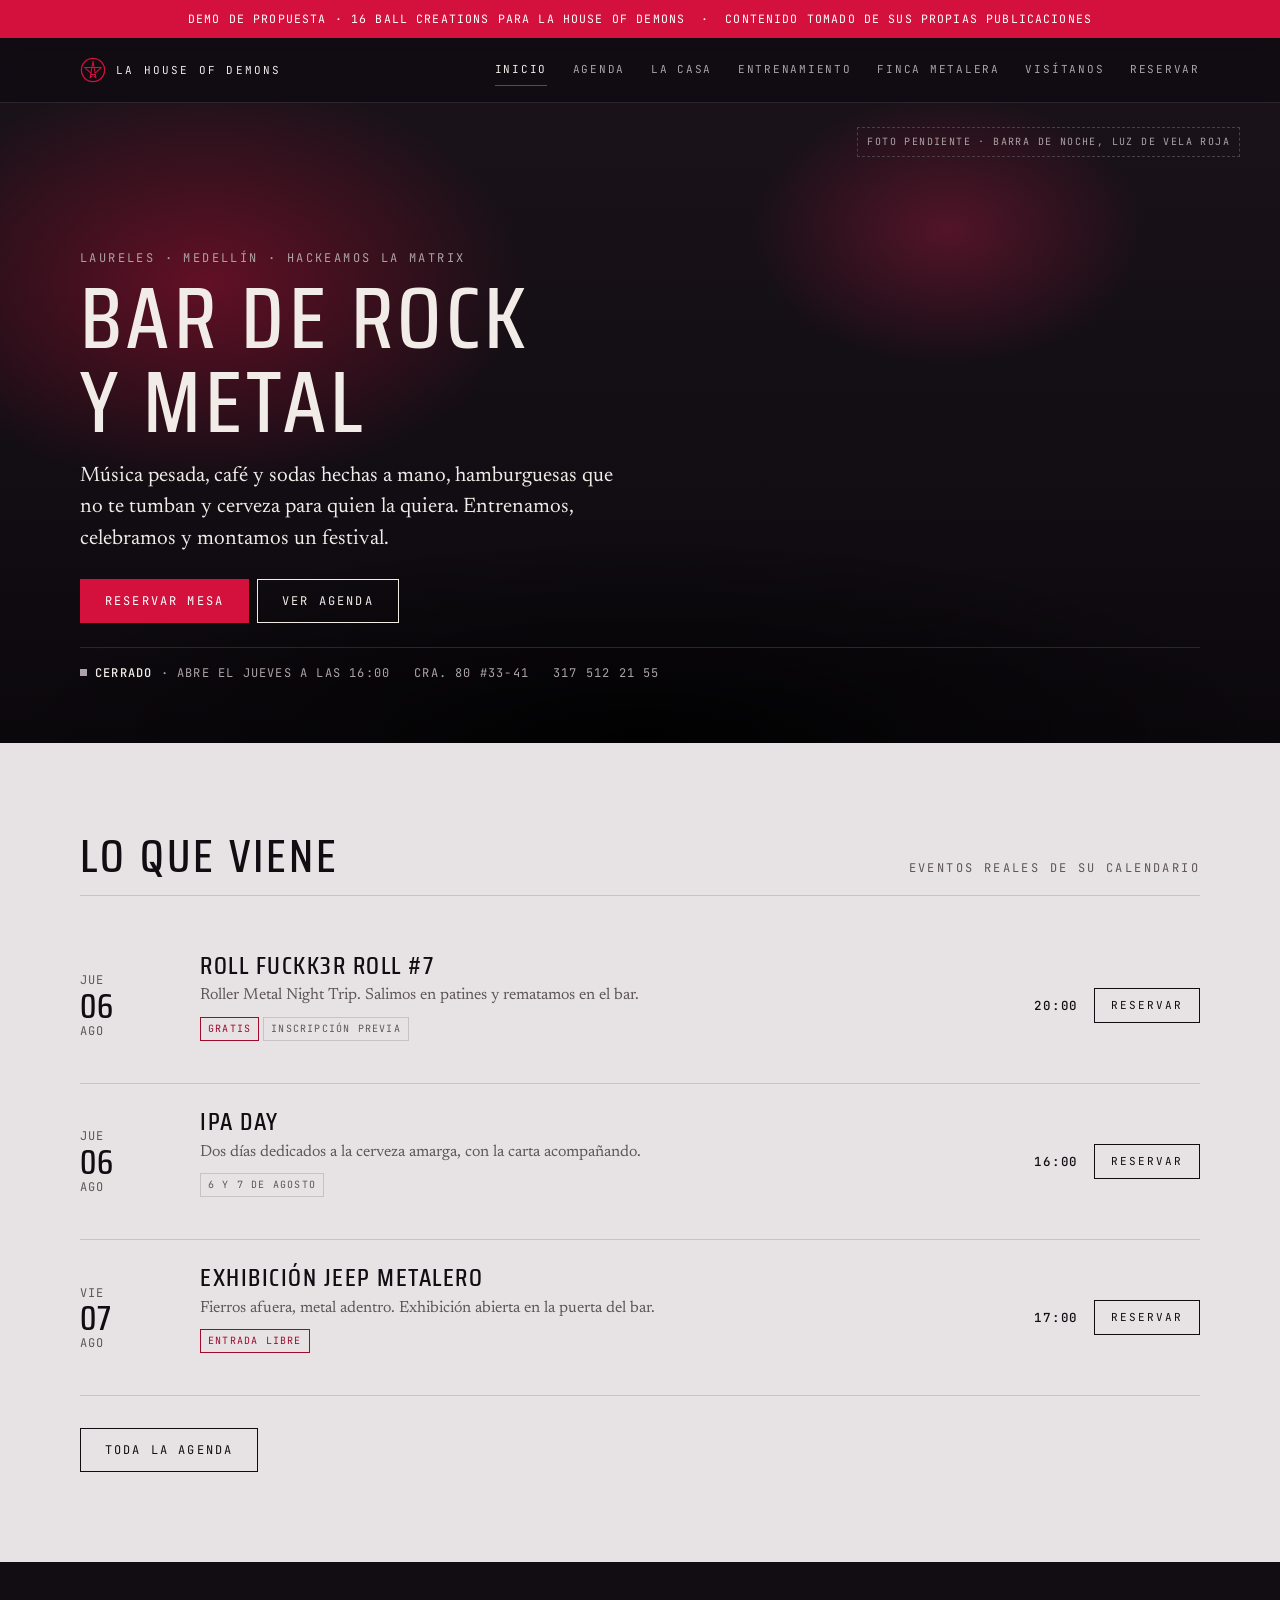
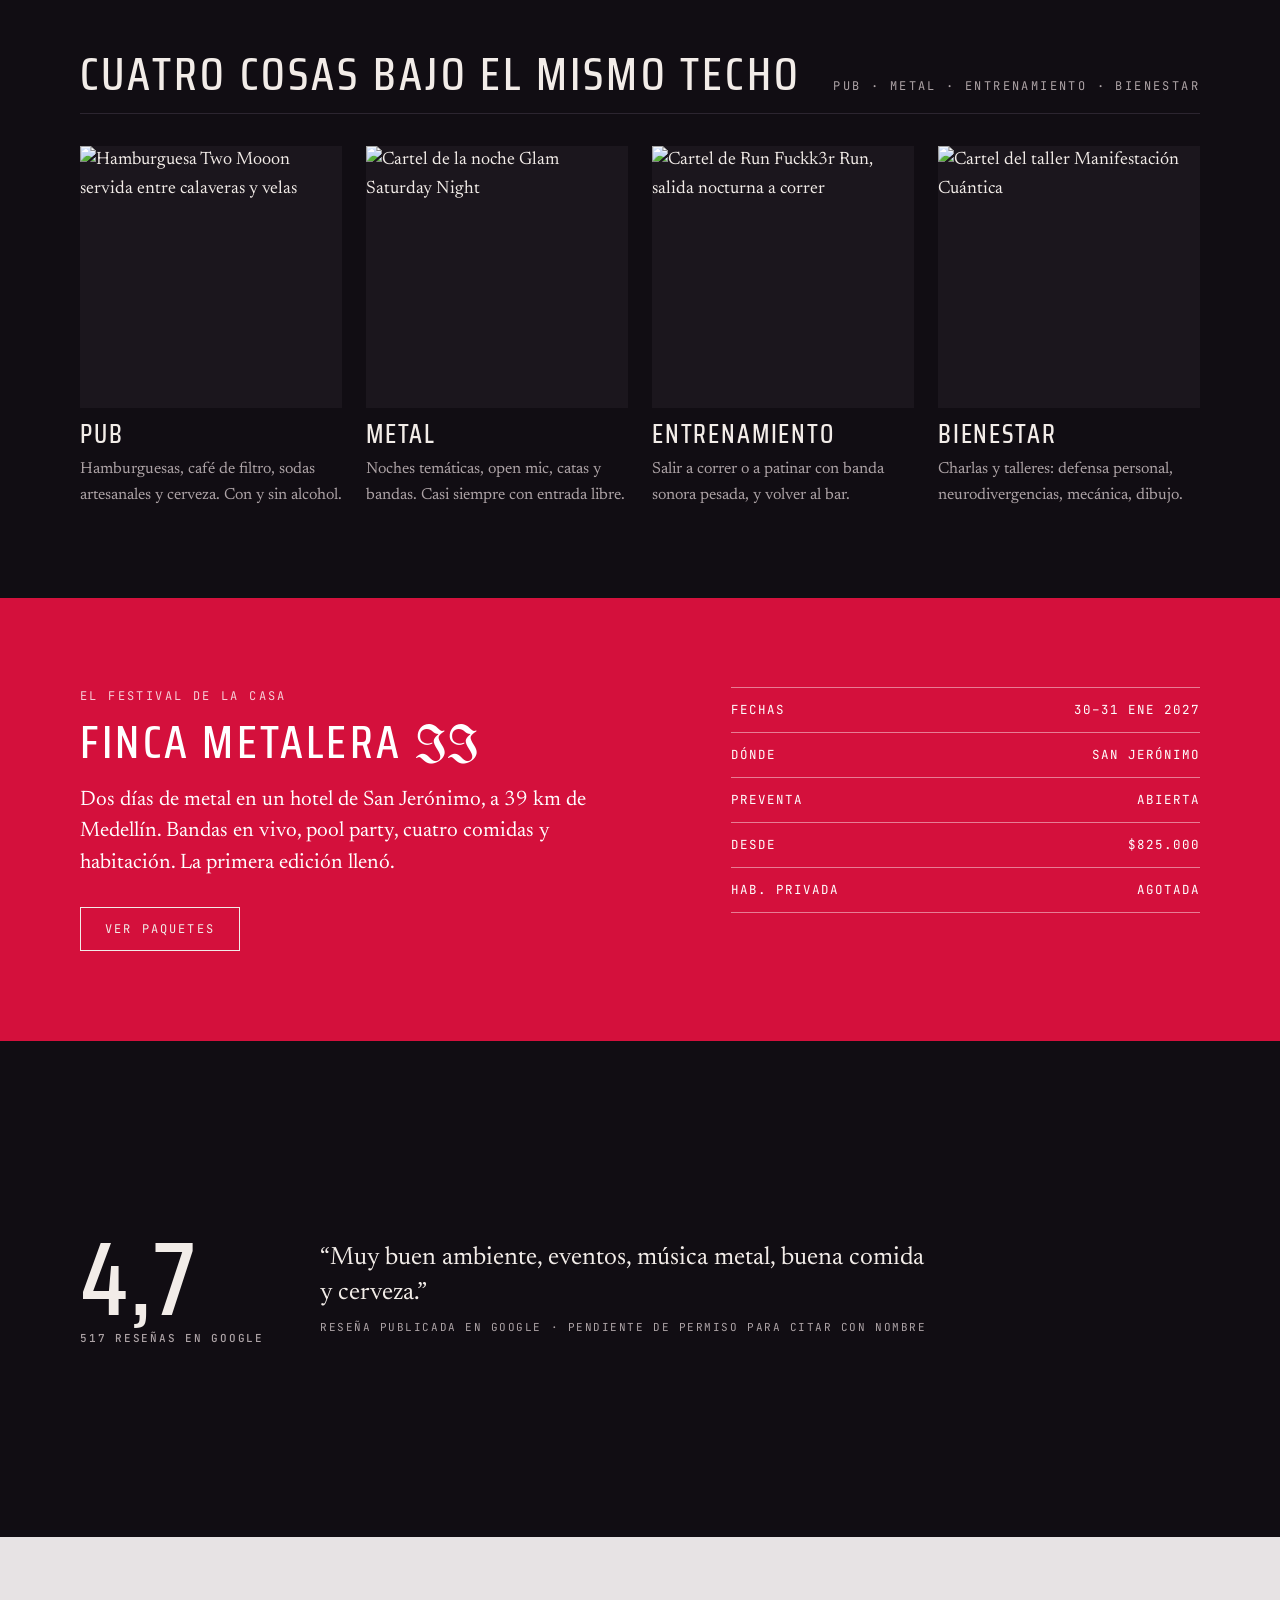
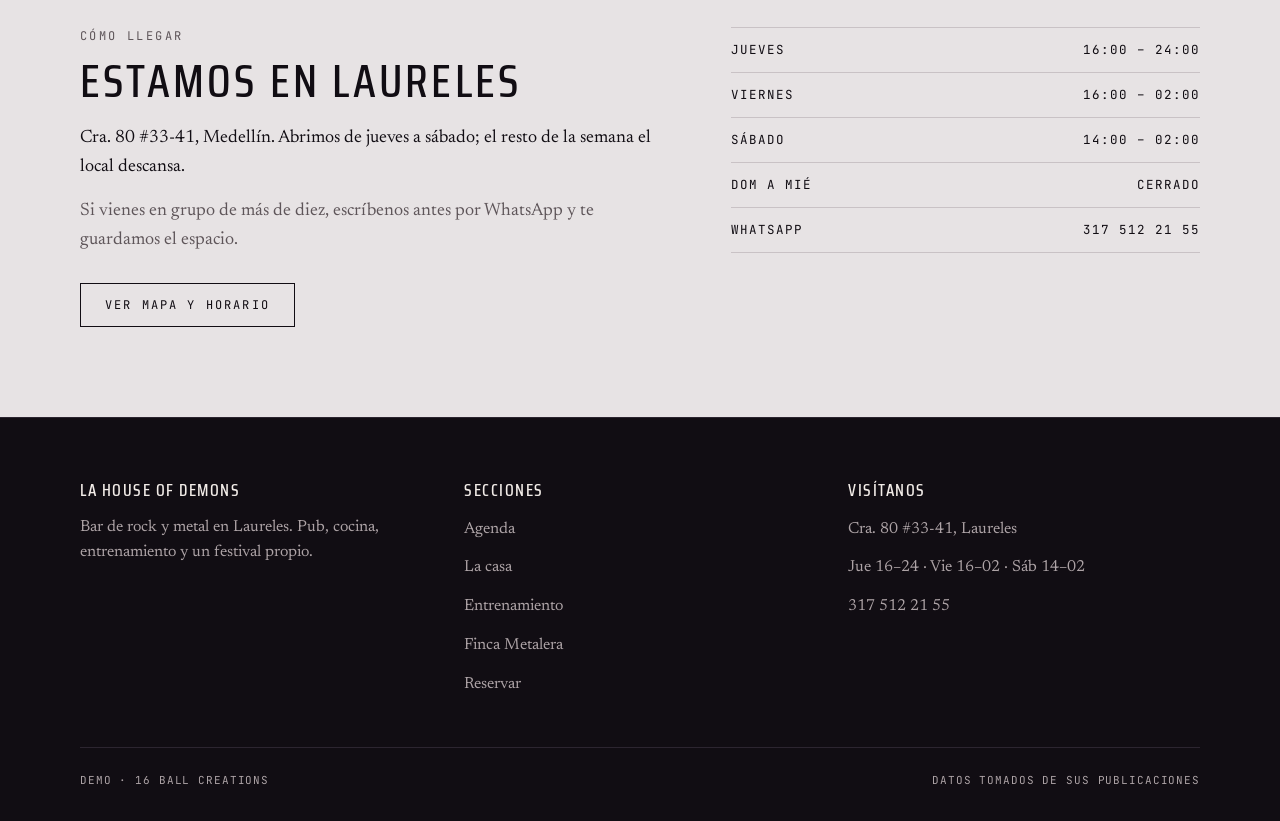
==== index.html @ ea3c4c66 "Add La House of Demons proposal demo under /lhod/ Seven-page clickable demo of the proposed site for" ====
<!DOCTYPE html>
<html lang="es">
<head>
<meta charset="utf-8">
<meta name="viewport" content="width=device-width, initial-scale=1">
<title>Bar de Rock y Metal en Laureles, Medellín — La House of Demons</title>
<meta name="description" content="Pub de rock y metal en Laureles con cocina, opción sin alcohol, entrenamiento y eventos en vivo. 4,7 estrellas con 517 reseñas. Jueves a sábado.">
<meta name="robots" content="noindex, nofollow">
<link rel="preconnect" href="https://fonts.googleapis.com">
<link rel="preconnect" href="https://fonts.gstatic.com" crossorigin>
<link href="https://fonts.googleapis.com/css2?family=Saira+Condensed:wght@400;500;600&family=Newsreader:opsz,wght@6..72,400;6..72,500&family=JetBrains+Mono:wght@400;500&family=UnifrakturMaguntia&display=swap" rel="stylesheet">
<link rel="stylesheet" href="assets/css/lhod.css">
</head>
<body>

<div class="demobar">
  <div class="wrap">
    <span>Demo de propuesta · 16 Ball Creations para La House of Demons</span>
    <span>·</span>
    <span>Contenido tomado de sus propias publicaciones</span>
  </div>
</div>

<header class="nav">
  <div class="wrap nav__inner">
    <a class="nav__mark" href="index.html">
      <svg viewBox="0 0 28 28" aria-hidden="true"><circle cx="14" cy="14" r="12.5" fill="none" stroke="#D4103C" stroke-width="1.4"/><path d="M14 4.6 17.2 22.4 4.9 11.3h18.2L10.8 22.4Z" fill="none" stroke="#D4103C" stroke-width="1.1" stroke-linejoin="round"/></svg>
      La House of Demons
    </a>
    <button class="nav__toggle" type="button" aria-expanded="false" aria-controls="navLinks">Menú</button>
    <nav class="nav__links" id="navLinks" aria-label="Principal">
      <a href="index.html" aria-current="page">Inicio</a>
      <a href="agenda.html">Agenda</a>
      <a href="la-casa.html">La casa</a>
      <a href="entrenamiento.html">Entrenamiento</a>
      <a href="finca-metalera.html">Finca Metalera</a>
      <a href="visitanos.html">Visítanos</a>
      <a href="reservas.html">Reservar</a>
    </nav>
  </div>
</header>

<main>

  <!-- 1 · Portada -->
  <section class="hero">
    <p class="hero__note">Foto pendiente · barra de noche, luz de vela roja</p>
    <div class="wrap">
      <p class="eyebrow">Laureles · Medellín · Hackeamos la Matrix</p>
      <h1 class="h1">Bar de rock<br>y metal</h1>
      <p class="lede">Música pesada, café y sodas hechas a mano, hamburguesas que no te tumban y cerveza para quien la quiera. Entrenamos, celebramos y montamos un festival.</p>
      <div class="actions">
        <a class="btn btn--red" href="reservas.html">Reservar mesa</a>
        <a class="btn" href="agenda.html">Ver agenda</a>
      </div>
      <p class="status" data-estado>
        <span><i class="dot"></i><span data-estado-texto><b>Jue 16–24 · Vie 16–02 · Sáb 14–02</b></span></span>
        <span>Cra. 80 #33-41</span>
        <span>317 512 21 55</span>
      </p>
    </div>
  </section>

  <!-- 2 · Esta semana -->
  <section class="band band--ceniza">
    <div class="wrap">
      <div class="band__head">
        <h2 class="h2">Lo que viene</h2>
        <p class="eyebrow">Eventos reales de su calendario</p>
      </div>
      <ul class="tickets">
        <li class="ticket">
          <p class="ticket__date">Jue<b>06</b>Ago</p>
          <div>
            <h3 class="ticket__name">Roll Fuckk3r Roll #7</h3>
            <p class="ticket__meta">Roller Metal Night Trip. Salimos en patines y rematamos en el bar.</p>
            <p class="ticket__tags"><span class="tag tag--free">Gratis</span><span class="tag">Inscripción previa</span></p>
          </div>
          <p class="ticket__side"><span class="ticket__price">20:00</span><a class="btn btn--sm btn--dark" href="reservas.html">Reservar</a></p>
        </li>
        <li class="ticket">
          <p class="ticket__date">Jue<b>06</b>Ago</p>
          <div>
            <h3 class="ticket__name">IPA Day</h3>
            <p class="ticket__meta">Dos días dedicados a la cerveza amarga, con la carta acompañando.</p>
            <p class="ticket__tags"><span class="tag">6 y 7 de agosto</span></p>
          </div>
          <p class="ticket__side"><span class="ticket__price">16:00</span><a class="btn btn--sm btn--dark" href="reservas.html">Reservar</a></p>
        </li>
        <li class="ticket">
          <p class="ticket__date">Vie<b>07</b>Ago</p>
          <div>
            <h3 class="ticket__name">Exhibición Jeep Metalero</h3>
            <p class="ticket__meta">Fierros afuera, metal adentro. Exhibición abierta en la puerta del bar.</p>
            <p class="ticket__tags"><span class="tag tag--free">Entrada libre</span></p>
          </div>
          <p class="ticket__side"><span class="ticket__price">17:00</span><a class="btn btn--sm btn--dark" href="reservas.html">Reservar</a></p>
        </li>
      </ul>
      <div class="actions" style="margin-top:32px">
        <a class="btn btn--dark" href="agenda.html">Toda la agenda</a>
      </div>
    </div>
  </section>

  <!-- 3 · Cuatro pilares -->
  <section class="band band--cine">
    <div class="wrap">
      <div class="band__head">
        <h2 class="h2">Cuatro cosas bajo el mismo techo</h2>
        <p class="eyebrow">Pub · Metal · Entrenamiento · Bienestar</p>
      </div>
      <div class="cards cards--4">
        <a class="card" href="la-casa.html">
          <div class="card__media"><img src="https://i0.wp.com/lahouseofdemons.com/wp-content/uploads/2026/04/twoo-moon-feed-1.png?w=520&ssl=1" alt="Hamburguesa Two Mooon servida entre calaveras y velas" loading="lazy" width="520" height="520"></div>
          <h3 class="h3">Pub</h3>
          <p>Hamburguesas, café de filtro, sodas artesanales y cerveza. Con y sin alcohol.</p>
        </a>
        <a class="card" href="agenda.html">
          <div class="card__media"><img src="https://i0.wp.com/lahouseofdemons.com/wp-content/uploads/2026/04/GLAM-MAYO-F-1.png?w=520&ssl=1" alt="Cartel de la noche Glam Saturday Night" loading="lazy" width="520" height="520"></div>
          <h3 class="h3">Metal</h3>
          <p>Noches temáticas, open mic, catas y bandas. Casi siempre con entrada libre.</p>
        </a>
        <a class="card" href="entrenamiento.html">
          <div class="card__media"><img src="https://i0.wp.com/lahouseofdemons.com/wp-content/uploads/2026/01/RUN-FUCKKER-RUN-BIO.png?w=520&ssl=1" alt="Cartel de Run Fuckk3r Run, salida nocturna a correr" loading="lazy" width="520" height="520"></div>
          <h3 class="h3">Entrenamiento</h3>
          <p>Salir a correr o a patinar con banda sonora pesada, y volver al bar.</p>
        </a>
        <a class="card" href="agenda.html">
          <div class="card__media"><img src="https://i0.wp.com/lahouseofdemons.com/wp-content/uploads/2026/01/MANIFESTACION-CUANTICA-BIO.png?w=520&ssl=1" alt="Cartel del taller Manifestación Cuántica" loading="lazy" width="520" height="520"></div>
          <h3 class="h3">Bienestar</h3>
          <p>Charlas y talleres: defensa personal, neurodivergencias, mecánica, dibujo.</p>
        </a>
      </div>
    </div>
  </section>

  <!-- 4 · Finca Metalera -->
  <section class="band band--sangre">
    <div class="wrap split">
      <div>
        <p class="eyebrow" style="color:rgba(255,255,255,.8)">El festival de la casa</p>
        <h2 class="h2" style="margin:12px 0 16px">Finca Metalera<span class="bl">&nbsp;II</span></h2>
        <p class="lede">Dos días de metal en un hotel de San Jerónimo, a 39 km de Medellín. Bandas en vivo, pool party, cuatro comidas y habitación. La primera edición llenó.</p>
        <div class="actions" style="margin-top:28px">
          <a class="btn" href="finca-metalera.html">Ver paquetes</a>
        </div>
      </div>
      <div class="facts">
        <div class="facts__row"><span>Fechas</span><span>30–31 ene 2027</span></div>
        <div class="facts__row"><span>Dónde</span><span>San Jerónimo</span></div>
        <div class="facts__row"><span>Preventa</span><span>Abierta</span></div>
        <div class="facts__row"><span>Desde</span><span>$825.000</span></div>
        <div class="facts__row"><span>Hab. privada</span><span>Agotada</span></div>
      </div>
    </div>
  </section>

  <!-- 5 · Reseñas -->
  <section class="band band--cine">
    <div class="wrap proof">
      <p class="proof__score">4,7<small>517 reseñas en Google</small></p>
      <div>
        <blockquote>“Muy buen ambiente, eventos, música metal, buena comida y cerveza.”</blockquote>
        <cite>Reseña publicada en Google · pendiente de permiso para citar con nombre</cite>
      </div>
    </div>
  </section>

  <!-- 6 · Visítanos -->
  <section class="band band--ceniza">
    <div class="wrap split">
      <div>
        <p class="eyebrow">Cómo llegar</p>
        <h2 class="h2" style="margin:12px 0 20px">Estamos en Laureles</h2>
        <div class="prose">
          <p>Cra. 80 #33-41, Medellín. Abrimos de jueves a sábado; el resto de la semana el local descansa.</p>
          <p class="muted">Si vienes en grupo de más de diez, escríbenos antes por WhatsApp y te guardamos el espacio.</p>
        </div>
        <div class="actions" style="margin-top:28px">
          <a class="btn btn--dark" href="visitanos.html">Ver mapa y horario</a>
        </div>
      </div>
      <div class="facts">
        <div class="facts__row"><span>Jueves</span><span>16:00 – 24:00</span></div>
        <div class="facts__row"><span>Viernes</span><span>16:00 – 02:00</span></div>
        <div class="facts__row"><span>Sábado</span><span>14:00 – 02:00</span></div>
        <div class="facts__row"><span>Dom a mié</span><span>Cerrado</span></div>
        <div class="facts__row"><span>WhatsApp</span><span>317 512 21 55</span></div>
      </div>
    </div>
  </section>

</main>

<footer class="foot">
  <div class="wrap">
    <div class="foot__cols">
      <div>
        <h4 class="h4">La House of Demons</h4>
        <p class="muted" style="font-size:16px;margin:0">Bar de rock y metal en Laureles. Pub, cocina, entrenamiento y un festival propio.</p>
      </div>
      <div>
        <h4 class="h4">Secciones</h4>
        <ul>
          <li><a href="agenda.html">Agenda</a></li>
          <li><a href="la-casa.html">La casa</a></li>
          <li><a href="entrenamiento.html">Entrenamiento</a></li>
          <li><a href="finca-metalera.html">Finca Metalera</a></li>
          <li><a href="reservas.html">Reservar</a></li>
        </ul>
      </div>
      <div>
        <h4 class="h4">Visítanos</h4>
        <ul>
          <li><a href="visitanos.html">Cra. 80 #33-41, Laureles</a></li>
          <li><a href="visitanos.html">Jue 16–24 · Vie 16–02 · Sáb 14–02</a></li>
          <li><a href="visitanos.html">317 512 21 55</a></li>
        </ul>
      </div>
    </div>
    <div class="foot__legal">
      <span>Demo · 16 Ball Creations</span>
      <span>Datos tomados de sus publicaciones</span>
    </div>
  </div>
</footer>

<script src="assets/js/lhod.js"></script>
</body>
</html>
---- assets/css/lhod.css ----
/* =============================================================
   La House of Demons — demo de propuesta
   Sistema visual: bandas de cine (oscuras) + bandas de lectura (claras)
   Un solo acento: Sangre. Esquinas rectas. Sin sombras.
   ============================================================= */

:root{
  /* Color */
  --hollin:#110D13;        /* fondo: muestreado de la oscuridad real del bar */
  --hollin-2:#1B161D;      /* superficie elevada */
  --hollin-3:#241E27;
  --linea:#2C2530;         /* filete sobre oscuro */
  --hueso:#F2ECE8;         /* texto sobre oscuro */
  --humo:#ADA3A6;          /* texto secundario sobre oscuro */
  --ceniza:#E7E3E4;        /* banda de lectura */
  --ceniza-2:#DBD6D8;
  --linea-clara:#C9C2C5;
  --grafito:#5E5559;       /* texto secundario sobre claro */
  --sangre:#D4103C;        /* acento único */
  --sangre-seca:#9E0B2C;   /* rojo legible sobre claro */

  /* Tipografía */
  --display:"Saira Condensed","Arial Narrow",Arial,sans-serif;
  --read:"Newsreader",Georgia,"Times New Roman",serif;
  --data:"JetBrains Mono",ui-monospace,Consolas,monospace;
  --black-letter:"UnifrakturMaguntia","Old English Text MT",serif;

  /* Escalera de 8 */
  --s1:4px; --s2:8px; --s3:16px; --s4:24px; --s5:32px;
  --s6:48px; --s7:64px; --s8:96px; --s9:128px;

  --wrap:1200px;
  --measure:64ch;
}

*,*::before,*::after{box-sizing:border-box}

html{scroll-behavior:smooth}
@media (prefers-reduced-motion:reduce){
  html{scroll-behavior:auto}
  *{animation-duration:.001ms!important;transition-duration:.001ms!important}
}

body{
  margin:0;
  background:var(--hollin);
  color:var(--hueso);
  font-family:var(--read);
  font-size:18px;
  line-height:1.6;
  -webkit-font-smoothing:antialiased;
}

img{max-width:100%;display:block}
a{color:inherit}

.wrap{width:100%;max-width:var(--wrap);margin:0 auto;padding-left:clamp(16px,4vw,40px);padding-right:clamp(16px,4vw,40px)}
.sr-only{position:absolute;width:1px;height:1px;padding:0;margin:-1px;overflow:hidden;clip:rect(0 0 0 0);white-space:nowrap;border:0}

/* ---------- Tipografía ---------- */
.h1,.h2,.h3,.h4{font-family:var(--display);font-weight:500;text-transform:uppercase;margin:0;line-height:1;text-wrap:balance}
.h1{font-size:clamp(42px,7.4vw,86px);letter-spacing:.05em;line-height:.98}
.h2{font-size:clamp(28px,4.4vw,46px);letter-spacing:.07em}
.h3{font-size:clamp(20px,2.6vw,26px);letter-spacing:.07em;line-height:1.1}
.h4{font-size:17px;letter-spacing:.09em}
.bl{font-family:var(--black-letter);text-transform:none;letter-spacing:0;font-weight:400}

.eyebrow{font-family:var(--data);font-size:12px;letter-spacing:.2em;text-transform:uppercase;color:var(--humo);margin:0}
.band--ceniza .eyebrow{color:var(--grafito)}
.lede{font-size:clamp(17px,1.9vw,21px);line-height:1.5;max-width:46ch;margin:0}
.prose{max-width:var(--measure)}
.prose p{margin:0 0 var(--s3)}
.prose p:last-child{margin-bottom:0}
.mono{font-family:var(--data);font-size:13px;letter-spacing:.06em;font-variant-numeric:tabular-nums}
.muted{color:var(--humo)}
.band--ceniza .muted{color:var(--grafito)}

/* ---------- Navegación ---------- */
.nav{position:sticky;top:0;z-index:50;background:rgba(17,13,19,.92);backdrop-filter:blur(8px);border-bottom:1px solid var(--linea)}
.nav__inner{display:flex;align-items:center;justify-content:space-between;gap:var(--s3);min-height:64px}
.nav__mark{display:flex;align-items:center;gap:10px;font-family:var(--data);font-size:11px;letter-spacing:.2em;text-transform:uppercase;text-decoration:none;color:var(--hueso)}
.nav__mark svg{width:26px;height:26px;flex:none}
.nav__links{display:flex;gap:clamp(10px,2vw,26px);align-items:center}
.nav__links a{font-family:var(--data);font-size:11px;letter-spacing:.16em;text-transform:uppercase;color:var(--humo);text-decoration:none;padding:6px 0;border-bottom:1px solid transparent}
.nav__links a:hover,.nav__links a:focus-visible{color:var(--hueso)}
.nav__links a[aria-current="page"]{color:var(--hueso);border-bottom-color:var(--sangre)}
.nav__toggle{display:none;background:transparent;border:1px solid var(--linea);color:var(--hueso);font-family:var(--data);font-size:11px;letter-spacing:.16em;text-transform:uppercase;padding:10px 14px;cursor:pointer}

@media (max-width:900px){
  .nav__toggle{display:block}
  .nav__links{position:absolute;left:0;right:0;top:100%;flex-direction:column;align-items:stretch;gap:0;background:var(--hollin);border-bottom:1px solid var(--linea);padding:var(--s2) clamp(16px,4vw,40px) var(--s4)}
  .nav__links a{padding:14px 0;border-bottom:1px solid var(--linea);font-size:13px}
  .nav__links[hidden]{display:none}
}

/* ---------- Bandas ---------- */
.band{padding:clamp(40px,7vw,96px) 0}
.band--cine{background:var(--hollin);color:var(--hueso)}
.band--ceniza{background:var(--ceniza);color:var(--hollin)}
.band--sangre{background:var(--sangre);color:#fff}
.band--tight{padding:clamp(28px,4vw,56px) 0}
.band__head{display:flex;align-items:baseline;justify-content:space-between;gap:var(--s3);flex-wrap:wrap;border-bottom:1px solid var(--linea);padding-bottom:var(--s3);margin-bottom:var(--s5)}
.band--ceniza .band__head{border-bottom-color:var(--linea-clara)}

/* ---------- Botones ---------- */
.btn{display:inline-block;font-family:var(--data);font-size:12px;letter-spacing:.18em;text-transform:uppercase;padding:15px 24px;border:1px solid var(--hueso);color:var(--hueso);background:transparent;text-decoration:none;line-height:1;cursor:pointer;transition:background .15s ease,color .15s ease}
.btn:hover,.btn:focus-visible{background:var(--hueso);color:var(--hollin)}
.btn--red{background:var(--sangre);border-color:var(--sangre);color:#fff}
.btn--red:hover,.btn--red:focus-visible{background:#fff;border-color:#fff;color:var(--sangre)}
.btn--dark{border-color:var(--hollin);color:var(--hollin)}
.btn--dark:hover,.btn--dark:focus-visible{background:var(--hollin);color:var(--ceniza)}
.btn--sm{padding:11px 16px;font-size:11px}
.actions{display:flex;flex-wrap:wrap;gap:var(--s2)}

:focus-visible{outline:2px solid var(--sangre);outline-offset:3px}
.band--sangre :focus-visible{outline-color:#fff}

/* ---------- Portada ---------- */
.hero{position:relative;min-height:clamp(420px,72vh,640px);display:flex;flex-direction:column;justify-content:flex-end;padding:clamp(28px,5vw,64px) 0 clamp(24px,4vw,48px);
  background:
    radial-gradient(ellipse 36% 46% at 16% 28%, rgba(212,16,60,.40), transparent 70%),
    radial-gradient(ellipse 22% 30% at 74% 20%, rgba(236,28,84,.28), transparent 70%),
    radial-gradient(ellipse 70% 45% at 50% 100%, rgba(0,0,0,.88), transparent 72%),
    linear-gradient(180deg,#1A1219 0%,#110D13 62%,#0B080C 100%);
}
.hero__note{position:absolute;top:14px;right:clamp(16px,4vw,40px);font-family:var(--data);font-size:10px;letter-spacing:.14em;text-transform:uppercase;color:var(--humo);border:1px dashed #4A3F47;padding:6px 9px;max-width:60%}
.hero .h1{margin:var(--s2) 0 var(--s3)}
.hero .actions{margin-top:var(--s4)}

.status{display:flex;flex-wrap:wrap;gap:var(--s2) var(--s4);margin-top:var(--s4);padding-top:var(--s3);border-top:1px solid var(--linea);font-family:var(--data);font-size:12px;letter-spacing:.1em;text-transform:uppercase;color:var(--humo)}
.status b{color:var(--hueso);font-weight:500}
.dot{display:inline-block;width:7px;height:7px;background:var(--sangre);margin-right:8px;vertical-align:1px}
.dot--off{background:var(--humo)}

/* ---------- Tickets (agenda) ---------- */
.tickets{list-style:none;margin:0;padding:0}
.ticket{display:grid;grid-template-columns:96px minmax(0,1fr) auto;gap:var(--s3) var(--s4);align-items:center;padding:var(--s4) 0;border-bottom:1px solid var(--linea-clara)}
.band--cine .ticket{border-bottom-color:var(--linea)}
.ticket__date{font-family:var(--data);font-size:12px;letter-spacing:.1em;text-transform:uppercase;line-height:1.35;color:var(--grafito)}
.band--cine .ticket__date{color:var(--humo)}
.ticket__date b{display:block;font-family:var(--display);font-weight:500;font-size:34px;letter-spacing:.02em;color:var(--hollin);line-height:1}
.band--cine .ticket__date b{color:var(--hueso)}
.ticket__name{font-family:var(--display);font-weight:500;font-size:clamp(20px,2.4vw,25px);text-transform:uppercase;letter-spacing:.06em;line-height:1.1;margin:0}
.ticket__meta{font-size:16px;color:var(--grafito);margin:var(--s1) 0 0}
.band--cine .ticket__meta{color:var(--humo)}
.ticket__side{display:flex;align-items:center;gap:var(--s3);font-family:var(--data);font-size:12.5px;letter-spacing:.06em;white-space:nowrap}
.ticket__price{font-weight:500}
.ticket__tags{display:flex;gap:var(--s1);flex-wrap:wrap;margin-top:var(--s2)}
.tag{font-family:var(--data);font-size:10px;letter-spacing:.12em;text-transform:uppercase;padding:3px 7px;border:1px solid var(--linea-clara);color:var(--grafito)}
.band--cine .tag{border-color:var(--linea);color:var(--humo)}
.tag--free{border-color:var(--sangre-seca);color:var(--sangre-seca)}
.band--cine .tag--free{border-color:var(--sangre);color:var(--sangre)}
.ticket.is-past{opacity:.55}

.filters{display:flex;gap:var(--s2);flex-wrap:wrap;margin-bottom:var(--s4)}
.filters button{font-family:var(--data);font-size:11px;letter-spacing:.14em;text-transform:uppercase;padding:9px 14px;border:1px solid var(--linea-clara);background:transparent;color:var(--grafito);cursor:pointer}
.filters button[aria-pressed="true"]{background:var(--hollin);border-color:var(--hollin);color:var(--ceniza)}

/* ---------- Tarjetas ---------- */
.cards{display:grid;grid-template-columns:repeat(auto-fit,minmax(250px,1fr));gap:var(--s4)}
.cards--4{grid-template-columns:repeat(auto-fit,minmax(210px,1fr))}
.card{display:flex;flex-direction:column;gap:var(--s2);text-decoration:none;color:inherit}
.card__media{aspect-ratio:1/1;overflow:hidden;background:var(--hollin-2)}
.card__media img{width:100%;height:100%;object-fit:cover}
.card__media--wide{aspect-ratio:16/9}
.card .h3{margin-top:var(--s1)}
.card p{margin:0;font-size:16px;color:var(--humo)}
.band--ceniza .card p{color:var(--grafito)}

/* ---------- Datos / fichas ---------- */
.facts{display:flex;flex-direction:column;border-top:1px solid currentColor}
.facts__row{display:flex;justify-content:space-between;gap:var(--s3);padding:12px 0;border-bottom:1px solid currentColor;font-family:var(--data);font-size:12.5px;letter-spacing:.08em;text-transform:uppercase}
.band--sangre .facts,.band--sangre .facts__row{border-color:rgba(255,255,255,.45)}
.band--cine .facts,.band--cine .facts__row{border-color:var(--linea)}
.band--ceniza .facts,.band--ceniza .facts__row{border-color:var(--linea-clara)}

.split{display:grid;grid-template-columns:minmax(0,1.25fr) minmax(0,1fr);gap:clamp(24px,5vw,64px);align-items:start}
.split--center{align-items:center}
@media (max-width:820px){.split{grid-template-columns:1fr}}

/* ---------- Prueba social ---------- */
.proof{display:grid;grid-template-columns:auto minmax(0,1fr);gap:clamp(20px,5vw,56px);align-items:center}
.proof__score{font-family:var(--display);font-weight:500;font-size:clamp(56px,9vw,104px);line-height:.88;letter-spacing:.01em}
.proof__score small{display:block;font-family:var(--data);font-size:11px;letter-spacing:.16em;text-transform:uppercase;color:var(--humo);margin-top:var(--s2)}
.proof blockquote{margin:0;font-size:clamp(19px,2.3vw,25px);line-height:1.4;max-width:44ch}
.proof cite{display:block;margin-top:var(--s2);font-style:normal;font-family:var(--data);font-size:11px;letter-spacing:.14em;text-transform:uppercase;color:var(--humo)}
@media (max-width:700px){.proof{grid-template-columns:1fr}}

/* ---------- Formulario de reservas ---------- */
.wizard{background:var(--hollin-2);border:1px solid var(--linea);padding:clamp(20px,3.5vw,36px)}
.wizard__steps{display:flex;gap:var(--s2);flex-wrap:wrap;margin-bottom:var(--s5);font-family:var(--data);font-size:11px;letter-spacing:.14em;text-transform:uppercase}
.wizard__steps li{list-style:none;display:flex;align-items:center;gap:8px;color:var(--humo)}
.wizard__steps li::before{content:attr(data-n);display:grid;place-items:center;width:24px;height:24px;border:1px solid var(--linea);font-size:11px}
.wizard__steps li[aria-current="step"]{color:var(--hueso)}
.wizard__steps li[aria-current="step"]::before{background:var(--sangre);border-color:var(--sangre);color:#fff}
.wizard__steps li.is-done::before{background:var(--hueso);border-color:var(--hueso);color:var(--hollin)}

.step[hidden]{display:none}
.step__title{margin:0 0 var(--s4)}
.choices{display:grid;grid-template-columns:repeat(auto-fit,minmax(180px,1fr));gap:var(--s2);margin:0 0 var(--s4);padding:0;list-style:none}
.choice{display:block;position:relative}
.choice input{position:absolute;opacity:0;width:100%;height:100%;margin:0;cursor:pointer}
.choice span{display:flex;flex-direction:column;gap:4px;border:1px solid var(--linea);padding:16px;font-family:var(--display);font-weight:500;font-size:18px;text-transform:uppercase;letter-spacing:.06em}
.choice small{font-family:var(--read);font-size:14px;text-transform:none;letter-spacing:0;color:var(--humo);font-weight:400}
.choice input:checked + span{border-color:var(--sangre);background:rgba(212,16,60,.12)}
.choice input:focus-visible + span{outline:2px solid var(--sangre);outline-offset:2px}

.field{display:flex;flex-direction:column;gap:6px;margin-bottom:var(--s3)}
.field label{font-family:var(--data);font-size:11px;letter-spacing:.14em;text-transform:uppercase;color:var(--humo)}
.field input,.field select,.field textarea{
  font-family:var(--read);font-size:17px;color:var(--hueso);background:transparent;
  border:0;border-bottom:1px solid var(--linea);padding:11px 0;width:100%;
}
.field input:focus,.field select:focus,.field textarea:focus{outline:none;border-bottom-color:var(--sangre)}
.field select option{background:var(--hollin-2);color:var(--hueso)}
.field__hint{font-size:14px;color:var(--humo)}
.field__error{font-family:var(--data);font-size:12px;color:var(--sangre);letter-spacing:.04em}
.grid-2{display:grid;grid-template-columns:repeat(auto-fit,minmax(200px,1fr));gap:var(--s3)}

.summary{border:1px solid var(--linea);padding:var(--s4);margin-bottom:var(--s4)}
.summary dl{display:grid;grid-template-columns:auto 1fr;gap:10px var(--s4);margin:0}
.summary dt{font-family:var(--data);font-size:11px;letter-spacing:.14em;text-transform:uppercase;color:var(--humo)}
.summary dd{margin:0;font-family:var(--display);font-weight:500;font-size:19px;text-transform:uppercase;letter-spacing:.05em}
.wizard__nav{display:flex;gap:var(--s2);flex-wrap:wrap;align-items:center}
.msg-preview{font-family:var(--data);font-size:13px;line-height:1.7;white-space:pre-wrap;background:var(--hollin);border-left:2px solid var(--sangre);padding:var(--s3);margin:var(--s3) 0 0;color:var(--humo)}

/* ---------- Aviso de demo ---------- */
.demobar{background:var(--sangre);color:#fff;font-family:var(--data);font-size:11.5px;letter-spacing:.1em;text-transform:uppercase;padding:10px 0}
.demobar .wrap{display:flex;gap:var(--s3);align-items:center;justify-content:center;flex-wrap:wrap;text-align:center}
.demobar a{color:#fff}

/* ---------- Comparativa ---------- */
.compare{width:100%;border-collapse:collapse;font-size:16px}
.compare th{font-family:var(--data);font-size:10.5px;font-weight:500;letter-spacing:.14em;text-transform:uppercase;color:var(--humo);text-align:left;padding:0 var(--s3) var(--s2) 0;border-bottom:1px solid var(--linea)}
.compare td{padding:14px var(--s3) 14px 0;border-bottom:1px solid var(--linea);vertical-align:top}
.compare td:first-child{font-family:var(--display);font-weight:500;text-transform:uppercase;letter-spacing:.05em;font-size:17px}
.band--ceniza .compare th{color:var(--grafito);border-bottom-color:var(--linea-clara)}
.band--ceniza .compare td{border-bottom-color:var(--linea-clara)}
.scroller{overflow-x:auto}

/* ---------- Pie ---------- */
.foot{background:var(--hollin);border-top:1px solid var(--linea);padding:var(--s7) 0 var(--s5)}
.foot__cols{display:grid;grid-template-columns:repeat(auto-fit,minmax(190px,1fr));gap:var(--s5)}
.foot h4{margin:0 0 var(--s3)}
.foot ul{list-style:none;margin:0;padding:0;display:flex;flex-direction:column;gap:10px}
.foot a{color:var(--humo);text-decoration:none;font-size:16px}
.foot a:hover,.foot a:focus-visible{color:var(--hueso)}
.foot__legal{margin-top:var(--s6);padding-top:var(--s4);border-top:1px solid var(--linea);display:flex;justify-content:space-between;gap:var(--s3);flex-wrap:wrap;font-family:var(--data);font-size:11px;letter-spacing:.08em;color:var(--humo);text-transform:uppercase}
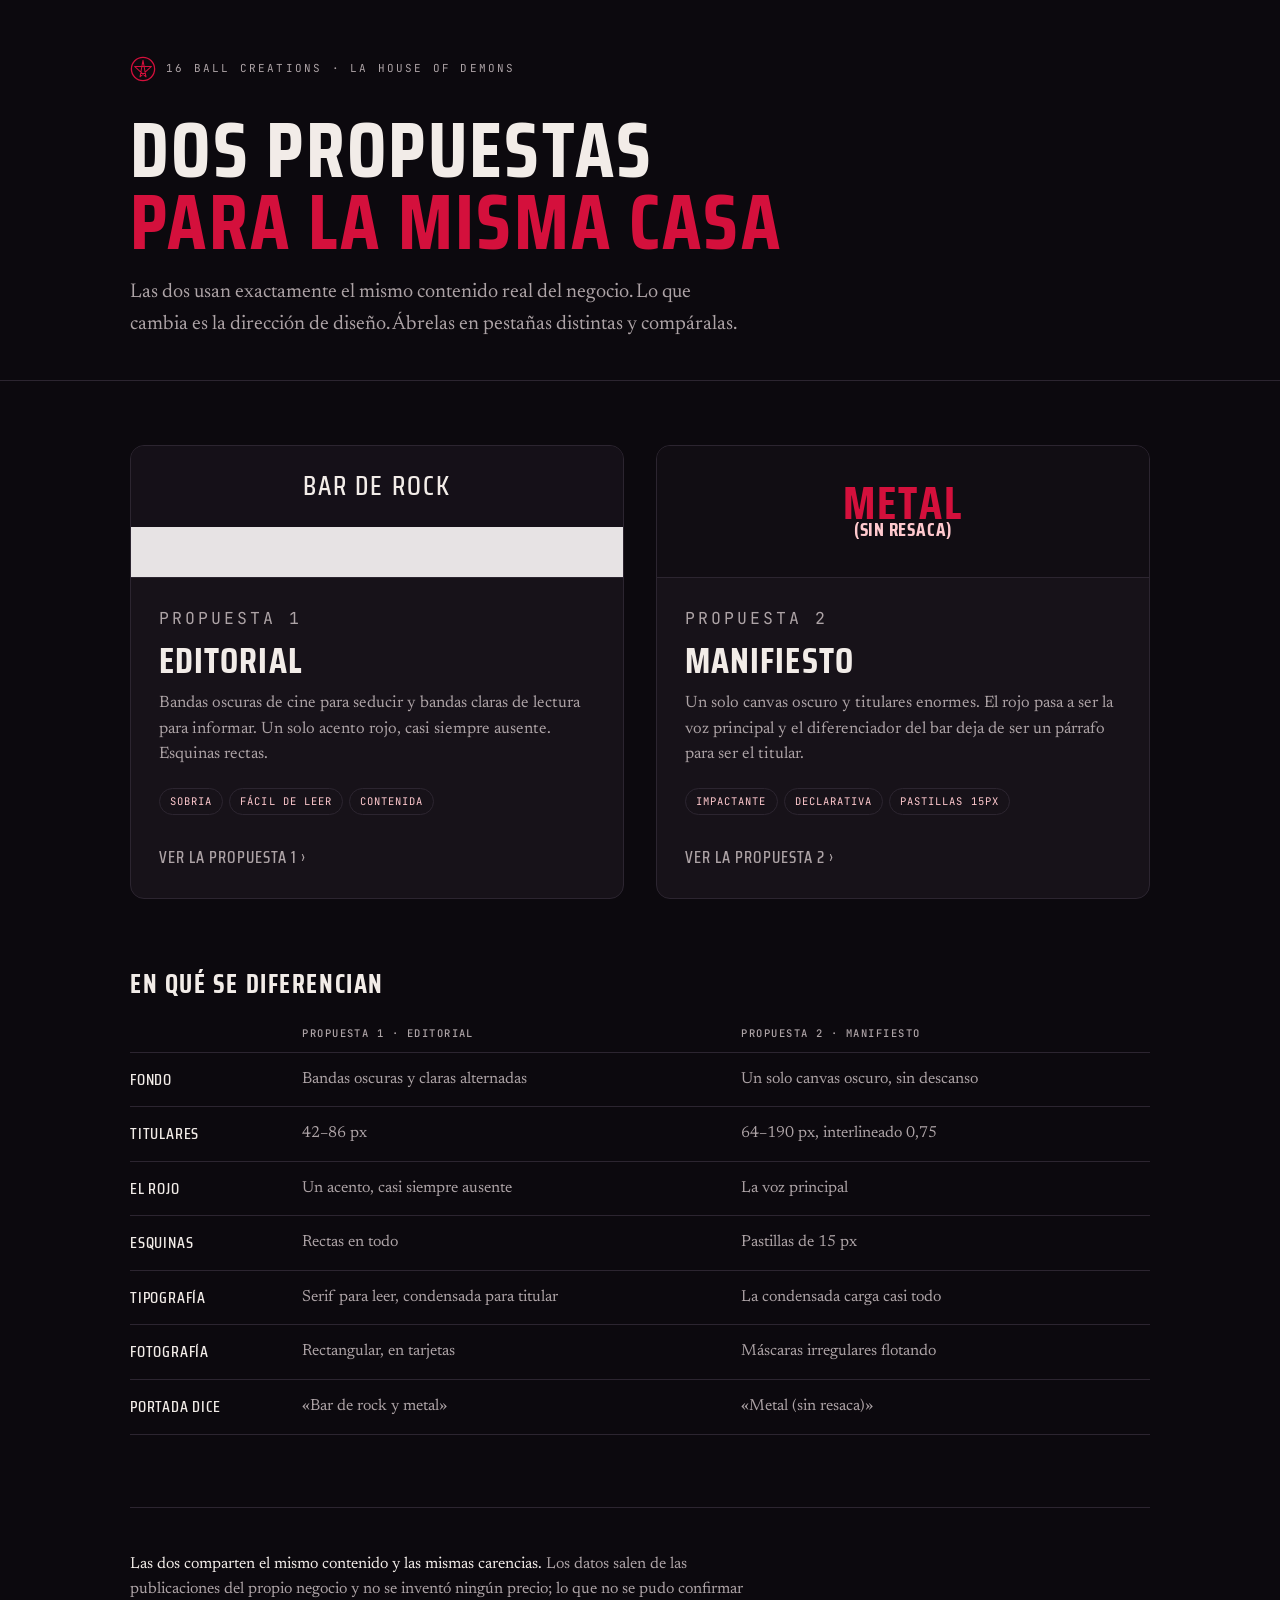
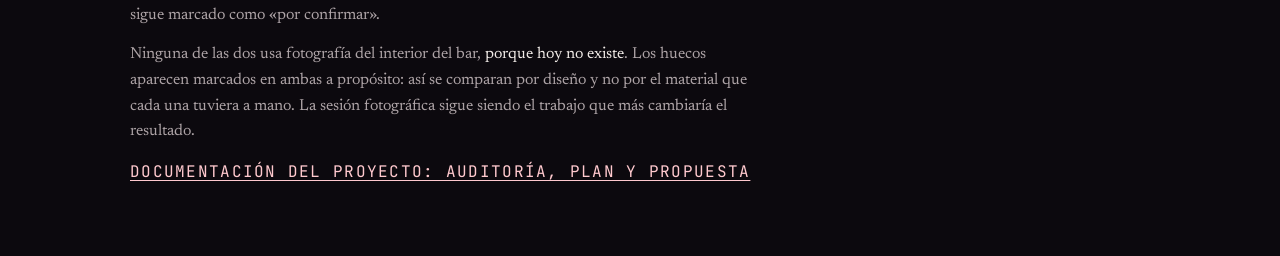
==== commit 6804883f: "Añade segunda propuesta de diseño para LHOD y selector de versiones Reorganiza la demo de La House o" ====
--- a/index.html
+++ b/index.html
@@ -3,229 +3,143 @@
 <head>
 <meta charset="utf-8">
 <meta name="viewport" content="width=device-width, initial-scale=1">
-<title>Bar de Rock y Metal en Laureles, Medellín — La House of Demons</title>
-<meta name="description" content="Pub de rock y metal en Laureles con cocina, opción sin alcohol, entrenamiento y eventos en vivo. 4,7 estrellas con 517 reseñas. Jueves a sábado.">
+<title>La House of Demons — Dos propuestas de web</title>
+<meta name="description" content="Dos direcciones de diseño para la web de La House of Demons, sobre el mismo contenido real del negocio.">
 <meta name="robots" content="noindex, nofollow">
 <link rel="preconnect" href="https://fonts.googleapis.com">
 <link rel="preconnect" href="https://fonts.gstatic.com" crossorigin>
-<link href="https://fonts.googleapis.com/css2?family=Saira+Condensed:wght@400;500;600&family=Newsreader:opsz,wght@6..72,400;6..72,500&family=JetBrains+Mono:wght@400;500&family=UnifrakturMaguntia&display=swap" rel="stylesheet">
-<link rel="stylesheet" href="assets/css/lhod.css">
+<link href="https://fonts.googleapis.com/css2?family=Saira+Condensed:wght@400;500;700&family=Newsreader:opsz,wght@6..72,400&family=JetBrains+Mono:wght@400;500&display=swap" rel="stylesheet">
+<style>
+:root{
+  --fondo:#0C090E; --sup:#15111806; --sup-1:#171219; --linea:#2C2530;
+  --hueso:#F2ECE8; --humo:#ADA3A6; --sangre:#D4103C; --rosa:#FFC9CE;
+  --display:"Saira Condensed","Arial Narrow",Arial,sans-serif;
+  --read:"Newsreader",Georgia,serif;
+  --data:"JetBrains Mono",ui-monospace,Consolas,monospace;
+}
+*,*::before,*::after{box-sizing:border-box}
+@media (prefers-reduced-motion:reduce){*{transition-duration:.001ms!important}}
+body{margin:0;background:var(--fondo);color:var(--hueso);font-family:var(--read);font-size:18px;line-height:1.6;-webkit-font-smoothing:antialiased}
+.wrap{max-width:1100px;margin:0 auto;padding:0 clamp(16px,4vw,40px)}
+a{color:inherit}
+:focus-visible{outline:2px solid var(--sangre);outline-offset:3px}
+
+.top{border-bottom:1px solid var(--linea);padding:clamp(28px,5vw,56px) 0 clamp(24px,4vw,40px)}
+.mark{display:flex;align-items:center;gap:10px;font-family:var(--data);font-size:11px;letter-spacing:.2em;text-transform:uppercase;color:var(--humo);margin:0 0 clamp(20px,4vw,32px)}
+.mark svg{width:26px;height:26px;flex:none}
+h1{font-family:var(--display);font-weight:700;text-transform:uppercase;font-size:clamp(38px,7vw,78px);line-height:.92;letter-spacing:.03em;margin:0 0 var(--s3,16px);text-wrap:balance}
+h1 span{color:var(--sangre)}
+.lede{font-size:clamp(17px,1.9vw,20px);max-width:56ch;color:var(--humo);margin:18px 0 0}
+
+.grid{display:grid;grid-template-columns:repeat(auto-fit,minmax(300px,1fr));gap:clamp(20px,3vw,32px);padding:clamp(36px,6vw,64px) 0}
+.opt{display:flex;flex-direction:column;background:var(--sup-1);border:1px solid var(--linea);border-radius:14px;overflow:hidden;text-decoration:none;transition:border-color .18s ease,transform .18s ease}
+.opt:hover,.opt:focus-visible{border-color:var(--sangre);transform:translateY(-3px)}
+.opt__vista{height:132px;position:relative;display:grid;place-items:center;border-bottom:1px solid var(--linea)}
+/* Miniatura v1: bandas alternas, contenida */
+.v1 .opt__vista{background:linear-gradient(180deg,#151018 0%,#151018 62%,#E7E3E4 62%,#E7E3E4 100%);align-content:start;padding-top:26px}
+.v1 .swatch{font-family:var(--display);font-weight:500;font-size:27px;letter-spacing:.08em;text-transform:uppercase;color:#F2ECE8;line-height:1}
+/* Miniatura v2: canvas unico, display rojo */
+.v2 .opt__vista{background:#110D13}
+.v2 .swatch{font-family:var(--display);font-weight:700;font-size:46px;letter-spacing:.05em;line-height:.78;text-transform:uppercase;color:#D4103C;text-align:center}
+.v2 .swatch em{display:block;font-style:normal;font-size:19px;color:#FFC9CE;letter-spacing:.04em}
+
+.opt__cuerpo{padding:clamp(20px,3vw,28px);display:flex;flex-direction:column;gap:12px;flex:1}
+.num{font-family:var(--data);font-size:11px;letter-spacing:.18em;text-transform:uppercase;color:var(--sangre)}
+.opt h2{font-family:var(--display);font-weight:700;font-size:clamp(26px,3.4vw,36px);text-transform:uppercase;letter-spacing:.03em;line-height:1;margin:0}
+.opt p{margin:0;font-size:16.5px;line-height:1.55;color:var(--humo)}
+.rasgos{list-style:none;margin:8px 0 0;padding:0;display:flex;flex-wrap:wrap;gap:6px}
+.rasgos li{font-family:var(--data);font-size:10.5px;letter-spacing:.1em;text-transform:uppercase;color:var(--rosa);border:1px solid var(--linea);border-radius:999px;padding:4px 10px}
+.ir{margin-top:auto;padding-top:18px;font-family:var(--display);font-weight:500;font-size:15px;letter-spacing:.06em;text-transform:uppercase;color:var(--hueso);display:flex;align-items:center;gap:7px}
+.opt:hover .ir,.opt:focus-visible .ir{color:var(--sangre)}
+
+.tabla{padding:0 0 clamp(40px,6vw,72px)}
+.tabla h3{font-family:var(--display);font-weight:700;font-size:clamp(20px,2.6vw,26px);text-transform:uppercase;letter-spacing:.06em;margin:0 0 20px;color:var(--hueso)}
+.scroller{overflow-x:auto}
+table{width:100%;border-collapse:collapse;font-size:16px;min-width:520px}
+th{font-family:var(--data);font-size:10.5px;font-weight:500;letter-spacing:.14em;text-transform:uppercase;color:var(--humo);text-align:left;padding:0 16px 10px 0;border-bottom:1px solid var(--linea)}
+td{padding:14px 16px 14px 0;border-bottom:1px solid var(--linea);vertical-align:top;color:var(--humo)}
+td:first-child{font-family:var(--display);font-weight:500;font-size:16px;text-transform:uppercase;letter-spacing:.05em;color:var(--hueso);white-space:nowrap}
+
+.nota{border-top:1px solid var(--linea);padding:clamp(28px,4vw,44px) 0 clamp(40px,6vw,72px)}
+.nota p{max-width:70ch;font-size:16px;color:var(--humo);margin:0 0 14px}
+.nota p:last-child{margin-bottom:0}
+.nota b{color:var(--hueso);font-weight:400}
+.docs{margin-top:22px;font-family:var(--data);font-size:12px;letter-spacing:.08em;text-transform:uppercase}
+.docs a{color:var(--rosa);text-underline-offset:3px}
+</style>
 </head>
 <body>
 
-<div class="demobar">
+<header class="top">
   <div class="wrap">
-    <span>Demo de propuesta · 16 Ball Creations para La House of Demons</span>
-    <span>·</span>
-    <span>Contenido tomado de sus propias publicaciones</span>
-  </div>
-</div>
-
-<header class="nav">
-  <div class="wrap nav__inner">
-    <a class="nav__mark" href="index.html">
+    <p class="mark">
       <svg viewBox="0 0 28 28" aria-hidden="true"><circle cx="14" cy="14" r="12.5" fill="none" stroke="#D4103C" stroke-width="1.4"/><path d="M14 4.6 17.2 22.4 4.9 11.3h18.2L10.8 22.4Z" fill="none" stroke="#D4103C" stroke-width="1.1" stroke-linejoin="round"/></svg>
-      La House of Demons
-    </a>
-    <button class="nav__toggle" type="button" aria-expanded="false" aria-controls="navLinks">Menú</button>
-    <nav class="nav__links" id="navLinks" aria-label="Principal">
-      <a href="index.html" aria-current="page">Inicio</a>
-      <a href="agenda.html">Agenda</a>
-      <a href="la-casa.html">La casa</a>
-      <a href="entrenamiento.html">Entrenamiento</a>
-      <a href="finca-metalera.html">Finca Metalera</a>
-      <a href="visitanos.html">Visítanos</a>
-      <a href="reservas.html">Reservar</a>
-    </nav>
+      16 Ball Creations · La House of Demons
+    </p>
+    <h1>Dos propuestas<br><span>para la misma casa</span></h1>
+    <p class="lede">Las dos usan exactamente el mismo contenido real del negocio. Lo que cambia es la dirección de diseño. Ábrelas en pestañas distintas y compáralas.</p>
   </div>
 </header>
 
 <main>
+  <div class="wrap">
+    <div class="grid">
 
-  <!-- 1 · Portada -->
-  <section class="hero">
-    <p class="hero__note">Foto pendiente · barra de noche, luz de vela roja</p>
-    <div class="wrap">
-      <p class="eyebrow">Laureles · Medellín · Hackeamos la Matrix</p>
-      <h1 class="h1">Bar de rock<br>y metal</h1>
-      <p class="lede">Música pesada, café y sodas hechas a mano, hamburguesas que no te tumban y cerveza para quien la quiera. Entrenamos, celebramos y montamos un festival.</p>
-      <div class="actions">
-        <a class="btn btn--red" href="reservas.html">Reservar mesa</a>
-        <a class="btn" href="agenda.html">Ver agenda</a>
+      <a class="opt v1" href="v1/index.html">
+        <div class="opt__vista" aria-hidden="true"><span class="swatch">Bar de rock</span></div>
+        <div class="opt__cuerpo">
+          <p class="num">Propuesta 1</p>
+          <h2>Editorial</h2>
+          <p>Bandas oscuras de cine para seducir y bandas claras de lectura para informar. Un solo acento rojo, casi siempre ausente. Esquinas rectas.</p>
+          <ul class="rasgos">
+            <li>Sobria</li><li>Fácil de leer</li><li>Contenida</li>
+          </ul>
+          <p class="ir">Ver la propuesta 1 &rsaquo;</p>
+        </div>
+      </a>
+
+      <a class="opt v2" href="v2/index.html">
+        <div class="opt__vista" aria-hidden="true"><span class="swatch">Metal<em>(sin resaca)</em></span></div>
+        <div class="opt__cuerpo">
+          <p class="num">Propuesta 2</p>
+          <h2>Manifiesto</h2>
+          <p>Un solo canvas oscuro y titulares enormes. El rojo pasa a ser la voz principal y el diferenciador del bar deja de ser un párrafo para ser el titular.</p>
+          <ul class="rasgos">
+            <li>Impactante</li><li>Declarativa</li><li>Pastillas 15px</li>
+          </ul>
+          <p class="ir">Ver la propuesta 2 &rsaquo;</p>
+        </div>
+      </a>
+
+    </div>
+
+    <section class="tabla">
+      <h3>En qué se diferencian</h3>
+      <div class="scroller">
+        <table>
+          <thead>
+            <tr><th scope="col">&nbsp;</th><th scope="col">Propuesta 1 · Editorial</th><th scope="col">Propuesta 2 · Manifiesto</th></tr>
+          </thead>
+          <tbody>
+            <tr><td>Fondo</td><td>Bandas oscuras y claras alternadas</td><td>Un solo canvas oscuro, sin descanso</td></tr>
+            <tr><td>Titulares</td><td>42–86 px</td><td>64–190 px, interlineado 0,75</td></tr>
+            <tr><td>El rojo</td><td>Un acento, casi siempre ausente</td><td>La voz principal</td></tr>
+            <tr><td>Esquinas</td><td>Rectas en todo</td><td>Pastillas de 15 px</td></tr>
+            <tr><td>Tipografía</td><td>Serif para leer, condensada para titular</td><td>La condensada carga casi todo</td></tr>
+            <tr><td>Fotografía</td><td>Rectangular, en tarjetas</td><td>Máscaras irregulares flotando</td></tr>
+            <tr><td>Portada dice</td><td>«Bar de rock y metal»</td><td>«Metal (sin resaca)»</td></tr>
+          </tbody>
+        </table>
       </div>
-      <p class="status" data-estado>
-        <span><i class="dot"></i><span data-estado-texto><b>Jue 16–24 · Vie 16–02 · Sáb 14–02</b></span></span>
-        <span>Cra. 80 #33-41</span>
-        <span>317 512 21 55</span>
-      </p>
-    </div>
-  </section>
+    </section>
 
-  <!-- 2 · Esta semana -->
-  <section class="band band--ceniza">
-    <div class="wrap">
-      <div class="band__head">
-        <h2 class="h2">Lo que viene</h2>
-        <p class="eyebrow">Eventos reales de su calendario</p>
-      </div>
-      <ul class="tickets">
-        <li class="ticket">
-          <p class="ticket__date">Jue<b>06</b>Ago</p>
-          <div>
-            <h3 class="ticket__name">Roll Fuckk3r Roll #7</h3>
-            <p class="ticket__meta">Roller Metal Night Trip. Salimos en patines y rematamos en el bar.</p>
-            <p class="ticket__tags"><span class="tag tag--free">Gratis</span><span class="tag">Inscripción previa</span></p>
-          </div>
-          <p class="ticket__side"><span class="ticket__price">20:00</span><a class="btn btn--sm btn--dark" href="reservas.html">Reservar</a></p>
-        </li>
-        <li class="ticket">
-          <p class="ticket__date">Jue<b>06</b>Ago</p>
-          <div>
-            <h3 class="ticket__name">IPA Day</h3>
-            <p class="ticket__meta">Dos días dedicados a la cerveza amarga, con la carta acompañando.</p>
-            <p class="ticket__tags"><span class="tag">6 y 7 de agosto</span></p>
-          </div>
-          <p class="ticket__side"><span class="ticket__price">16:00</span><a class="btn btn--sm btn--dark" href="reservas.html">Reservar</a></p>
-        </li>
-        <li class="ticket">
-          <p class="ticket__date">Vie<b>07</b>Ago</p>
-          <div>
-            <h3 class="ticket__name">Exhibición Jeep Metalero</h3>
-            <p class="ticket__meta">Fierros afuera, metal adentro. Exhibición abierta en la puerta del bar.</p>
-            <p class="ticket__tags"><span class="tag tag--free">Entrada libre</span></p>
-          </div>
-          <p class="ticket__side"><span class="ticket__price">17:00</span><a class="btn btn--sm btn--dark" href="reservas.html">Reservar</a></p>
-        </li>
-      </ul>
-      <div class="actions" style="margin-top:32px">
-        <a class="btn btn--dark" href="agenda.html">Toda la agenda</a>
-      </div>
-    </div>
-  </section>
-
-  <!-- 3 · Cuatro pilares -->
-  <section class="band band--cine">
-    <div class="wrap">
-      <div class="band__head">
-        <h2 class="h2">Cuatro cosas bajo el mismo techo</h2>
-        <p class="eyebrow">Pub · Metal · Entrenamiento · Bienestar</p>
-      </div>
-      <div class="cards cards--4">
-        <a class="card" href="la-casa.html">
-          <div class="card__media"><img src="https://i0.wp.com/lahouseofdemons.com/wp-content/uploads/2026/04/twoo-moon-feed-1.png?w=520&ssl=1" alt="Hamburguesa Two Mooon servida entre calaveras y velas" loading="lazy" width="520" height="520"></div>
-          <h3 class="h3">Pub</h3>
-          <p>Hamburguesas, café de filtro, sodas artesanales y cerveza. Con y sin alcohol.</p>
-        </a>
-        <a class="card" href="agenda.html">
-          <div class="card__media"><img src="https://i0.wp.com/lahouseofdemons.com/wp-content/uploads/2026/04/GLAM-MAYO-F-1.png?w=520&ssl=1" alt="Cartel de la noche Glam Saturday Night" loading="lazy" width="520" height="520"></div>
-          <h3 class="h3">Metal</h3>
-          <p>Noches temáticas, open mic, catas y bandas. Casi siempre con entrada libre.</p>
-        </a>
-        <a class="card" href="entrenamiento.html">
-          <div class="card__media"><img src="https://i0.wp.com/lahouseofdemons.com/wp-content/uploads/2026/01/RUN-FUCKKER-RUN-BIO.png?w=520&ssl=1" alt="Cartel de Run Fuckk3r Run, salida nocturna a correr" loading="lazy" width="520" height="520"></div>
-          <h3 class="h3">Entrenamiento</h3>
-          <p>Salir a correr o a patinar con banda sonora pesada, y volver al bar.</p>
-        </a>
-        <a class="card" href="agenda.html">
-          <div class="card__media"><img src="https://i0.wp.com/lahouseofdemons.com/wp-content/uploads/2026/01/MANIFESTACION-CUANTICA-BIO.png?w=520&ssl=1" alt="Cartel del taller Manifestación Cuántica" loading="lazy" width="520" height="520"></div>
-          <h3 class="h3">Bienestar</h3>
-          <p>Charlas y talleres: defensa personal, neurodivergencias, mecánica, dibujo.</p>
-        </a>
-      </div>
-    </div>
-  </section>
-
-  <!-- 4 · Finca Metalera -->
-  <section class="band band--sangre">
-    <div class="wrap split">
-      <div>
-        <p class="eyebrow" style="color:rgba(255,255,255,.8)">El festival de la casa</p>
-        <h2 class="h2" style="margin:12px 0 16px">Finca Metalera<span class="bl">&nbsp;II</span></h2>
-        <p class="lede">Dos días de metal en un hotel de San Jerónimo, a 39 km de Medellín. Bandas en vivo, pool party, cuatro comidas y habitación. La primera edición llenó.</p>
-        <div class="actions" style="margin-top:28px">
-          <a class="btn" href="finca-metalera.html">Ver paquetes</a>
-        </div>
-      </div>
-      <div class="facts">
-        <div class="facts__row"><span>Fechas</span><span>30–31 ene 2027</span></div>
-        <div class="facts__row"><span>Dónde</span><span>San Jerónimo</span></div>
-        <div class="facts__row"><span>Preventa</span><span>Abierta</span></div>
-        <div class="facts__row"><span>Desde</span><span>$825.000</span></div>
-        <div class="facts__row"><span>Hab. privada</span><span>Agotada</span></div>
-      </div>
-    </div>
-  </section>
-
-  <!-- 5 · Reseñas -->
-  <section class="band band--cine">
-    <div class="wrap proof">
-      <p class="proof__score">4,7<small>517 reseñas en Google</small></p>
-      <div>
-        <blockquote>“Muy buen ambiente, eventos, música metal, buena comida y cerveza.”</blockquote>
-        <cite>Reseña publicada en Google · pendiente de permiso para citar con nombre</cite>
-      </div>
-    </div>
-  </section>
-
-  <!-- 6 · Visítanos -->
-  <section class="band band--ceniza">
-    <div class="wrap split">
-      <div>
-        <p class="eyebrow">Cómo llegar</p>
-        <h2 class="h2" style="margin:12px 0 20px">Estamos en Laureles</h2>
-        <div class="prose">
-          <p>Cra. 80 #33-41, Medellín. Abrimos de jueves a sábado; el resto de la semana el local descansa.</p>
-          <p class="muted">Si vienes en grupo de más de diez, escríbenos antes por WhatsApp y te guardamos el espacio.</p>
-        </div>
-        <div class="actions" style="margin-top:28px">
-          <a class="btn btn--dark" href="visitanos.html">Ver mapa y horario</a>
-        </div>
-      </div>
-      <div class="facts">
-        <div class="facts__row"><span>Jueves</span><span>16:00 – 24:00</span></div>
-        <div class="facts__row"><span>Viernes</span><span>16:00 – 02:00</span></div>
-        <div class="facts__row"><span>Sábado</span><span>14:00 – 02:00</span></div>
-        <div class="facts__row"><span>Dom a mié</span><span>Cerrado</span></div>
-        <div class="facts__row"><span>WhatsApp</span><span>317 512 21 55</span></div>
-      </div>
-    </div>
-  </section>
-
+    <section class="nota">
+      <p><b>Las dos comparten el mismo contenido y las mismas carencias.</b> Los datos salen de las publicaciones del propio negocio y no se inventó ningún precio; lo que no se pudo confirmar sigue marcado como «por confirmar».</p>
+      <p>Ninguna de las dos usa fotografía del interior del bar, <b>porque hoy no existe</b>. Los huecos aparecen marcados en ambas a propósito: así se comparan por diseño y no por el material que cada una tuviera a mano. La sesión fotográfica sigue siendo el trabajo que más cambiaría el resultado.</p>
+      <p class="docs"><a href="docs/index.html">Documentación del proyecto: auditoría, plan y propuesta</a></p>
+    </section>
+  </div>
 </main>
 
-<footer class="foot">
-  <div class="wrap">
-    <div class="foot__cols">
-      <div>
-        <h4 class="h4">La House of Demons</h4>
-        <p class="muted" style="font-size:16px;margin:0">Bar de rock y metal en Laureles. Pub, cocina, entrenamiento y un festival propio.</p>
-      </div>
-      <div>
-        <h4 class="h4">Secciones</h4>
-        <ul>
-          <li><a href="agenda.html">Agenda</a></li>
-          <li><a href="la-casa.html">La casa</a></li>
-          <li><a href="entrenamiento.html">Entrenamiento</a></li>
-          <li><a href="finca-metalera.html">Finca Metalera</a></li>
-          <li><a href="reservas.html">Reservar</a></li>
-        </ul>
-      </div>
-      <div>
-        <h4 class="h4">Visítanos</h4>
-        <ul>
-          <li><a href="visitanos.html">Cra. 80 #33-41, Laureles</a></li>
-          <li><a href="visitanos.html">Jue 16–24 · Vie 16–02 · Sáb 14–02</a></li>
-          <li><a href="visitanos.html">317 512 21 55</a></li>
-        </ul>
-      </div>
-    </div>
-    <div class="foot__legal">
-      <span>Demo · 16 Ball Creations</span>
-      <span>Datos tomados de sus publicaciones</span>
-    </div>
-  </div>
-</footer>
-
-<script src="assets/js/lhod.js"></script>
 </body>
 </html>
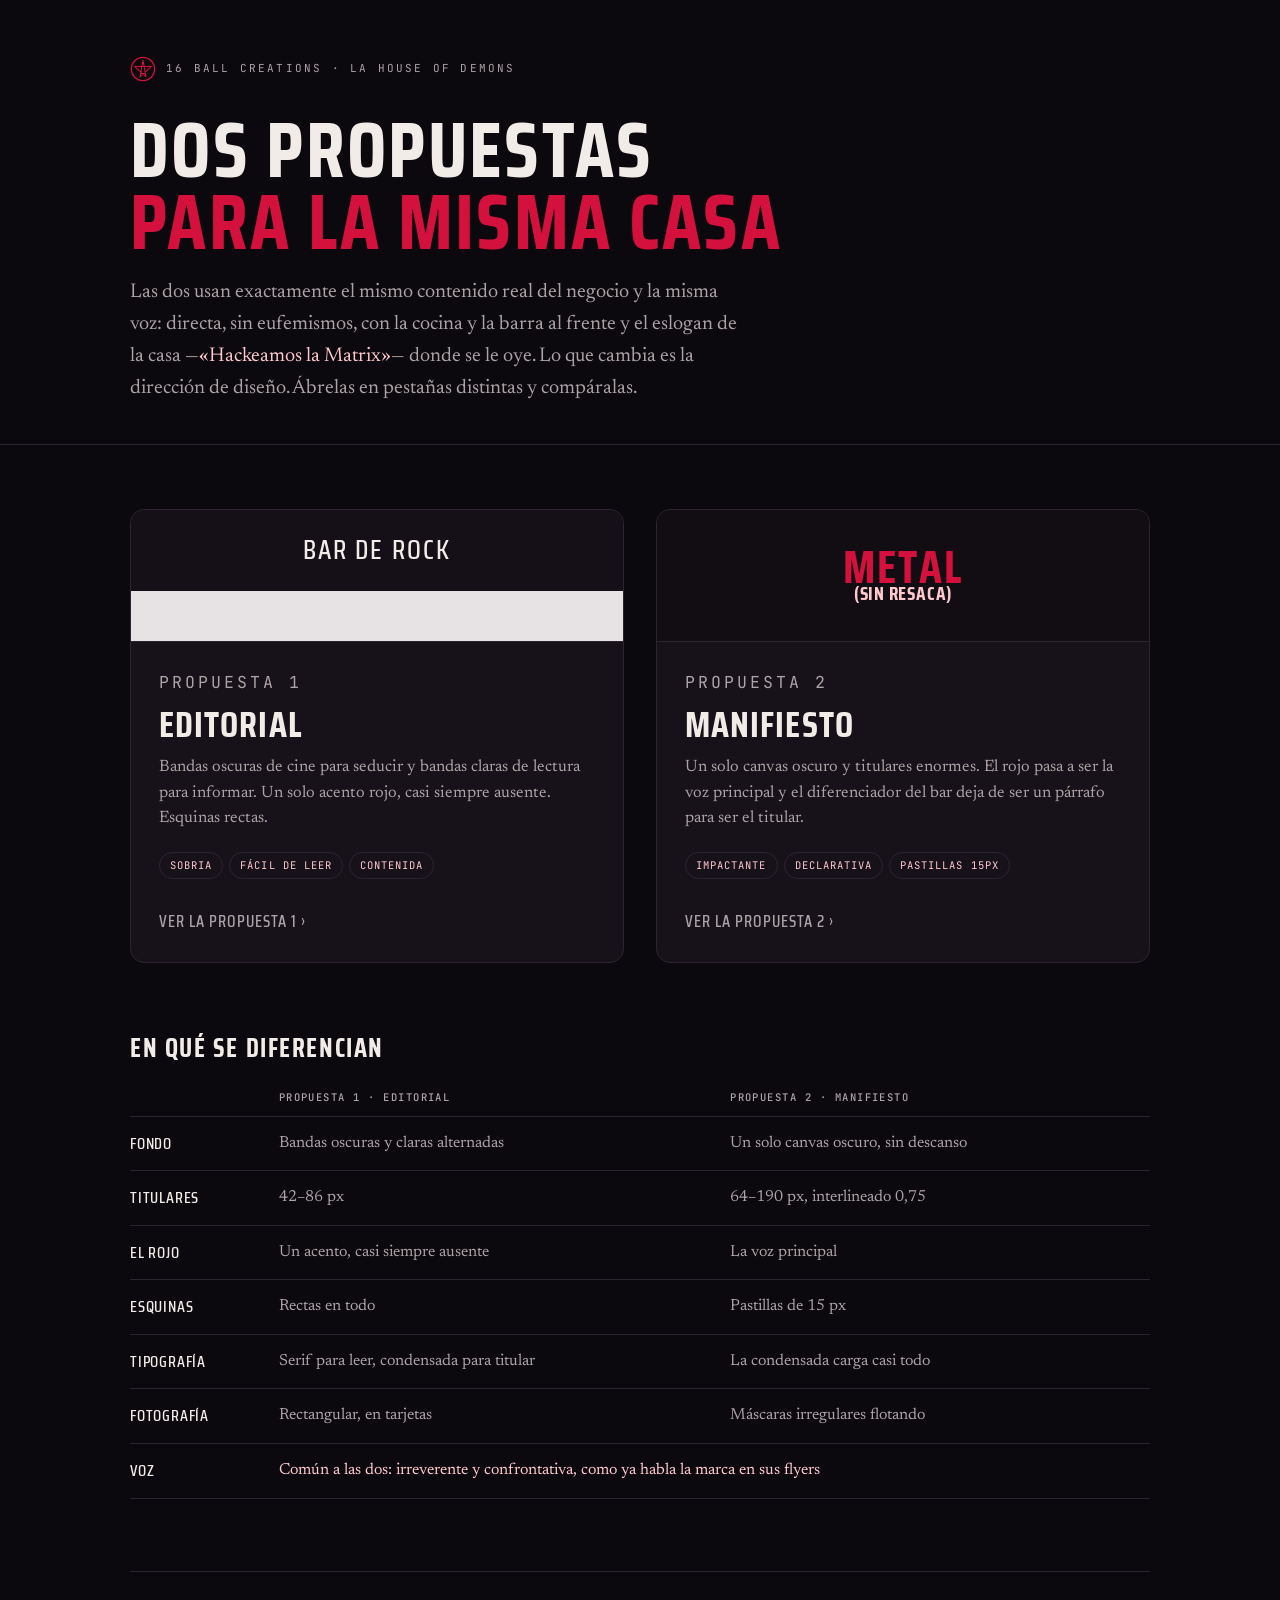
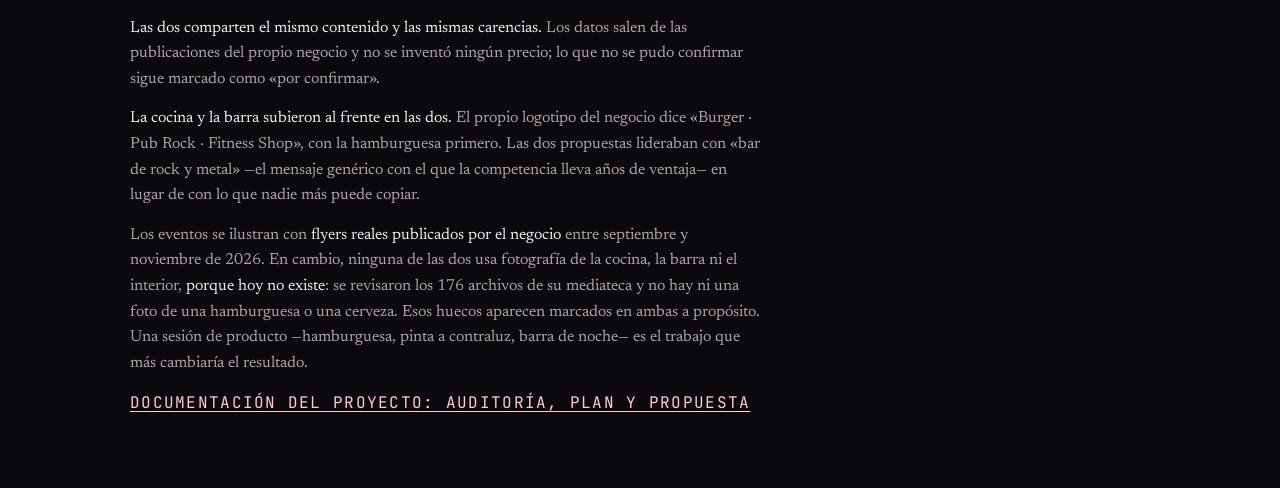
==== commit b6ace650: "Tono irreverente, cocina al frente y flyers reales en ambas propuestas Las dos versiones pasan de un" ====
--- a/index.html
+++ b/index.html
@@ -77,7 +77,7 @@
       16 Ball Creations · La House of Demons
     </p>
     <h1>Dos propuestas<br><span>para la misma casa</span></h1>
-    <p class="lede">Las dos usan exactamente el mismo contenido real del negocio. Lo que cambia es la dirección de diseño. Ábrelas en pestañas distintas y compáralas.</p>
+    <p class="lede">Las dos usan exactamente el mismo contenido real del negocio y la misma voz: directa, sin eufemismos, con la cocina y la barra al frente y el eslogan de la casa —<b style="color:var(--rosa);font-weight:400">«Hackeamos la Matrix»</b>— donde se le oye. Lo que cambia es la dirección de diseño. Ábrelas en pestañas distintas y compáralas.</p>
   </div>
 </header>
 
@@ -127,7 +127,7 @@
             <tr><td>Esquinas</td><td>Rectas en todo</td><td>Pastillas de 15 px</td></tr>
             <tr><td>Tipografía</td><td>Serif para leer, condensada para titular</td><td>La condensada carga casi todo</td></tr>
             <tr><td>Fotografía</td><td>Rectangular, en tarjetas</td><td>Máscaras irregulares flotando</td></tr>
-            <tr><td>Portada dice</td><td>«Bar de rock y metal»</td><td>«Metal (sin resaca)»</td></tr>
+            <tr><td>Voz</td><td colspan="2" style="color:var(--rosa)">Común a las dos: irreverente y confrontativa, como ya habla la marca en sus flyers</td></tr>
           </tbody>
         </table>
       </div>
@@ -135,7 +135,8 @@
 
     <section class="nota">
       <p><b>Las dos comparten el mismo contenido y las mismas carencias.</b> Los datos salen de las publicaciones del propio negocio y no se inventó ningún precio; lo que no se pudo confirmar sigue marcado como «por confirmar».</p>
-      <p>Ninguna de las dos usa fotografía del interior del bar, <b>porque hoy no existe</b>. Los huecos aparecen marcados en ambas a propósito: así se comparan por diseño y no por el material que cada una tuviera a mano. La sesión fotográfica sigue siendo el trabajo que más cambiaría el resultado.</p>
+      <p><b>La cocina y la barra subieron al frente en las dos.</b> El propio logotipo del negocio dice «Burger · Pub Rock · Fitness Shop», con la hamburguesa primero. Las dos propuestas lideraban con «bar de rock y metal» —el mensaje genérico con el que la competencia lleva años de ventaja— en lugar de con lo que nadie más puede copiar.</p>
+      <p>Los eventos se ilustran con <b>flyers reales publicados por el negocio</b> entre septiembre y noviembre de 2026. En cambio, ninguna de las dos usa fotografía de la cocina, la barra ni el interior, <b>porque hoy no existe</b>: se revisaron los 176 archivos de su mediateca y no hay ni una foto de una hamburguesa o una cerveza. Esos huecos aparecen marcados en ambas a propósito. Una sesión de producto —hamburguesa, pinta a contraluz, barra de noche— es el trabajo que más cambiaría el resultado.</p>
       <p class="docs"><a href="docs/index.html">Documentación del proyecto: auditoría, plan y propuesta</a></p>
     </section>
   </div>
